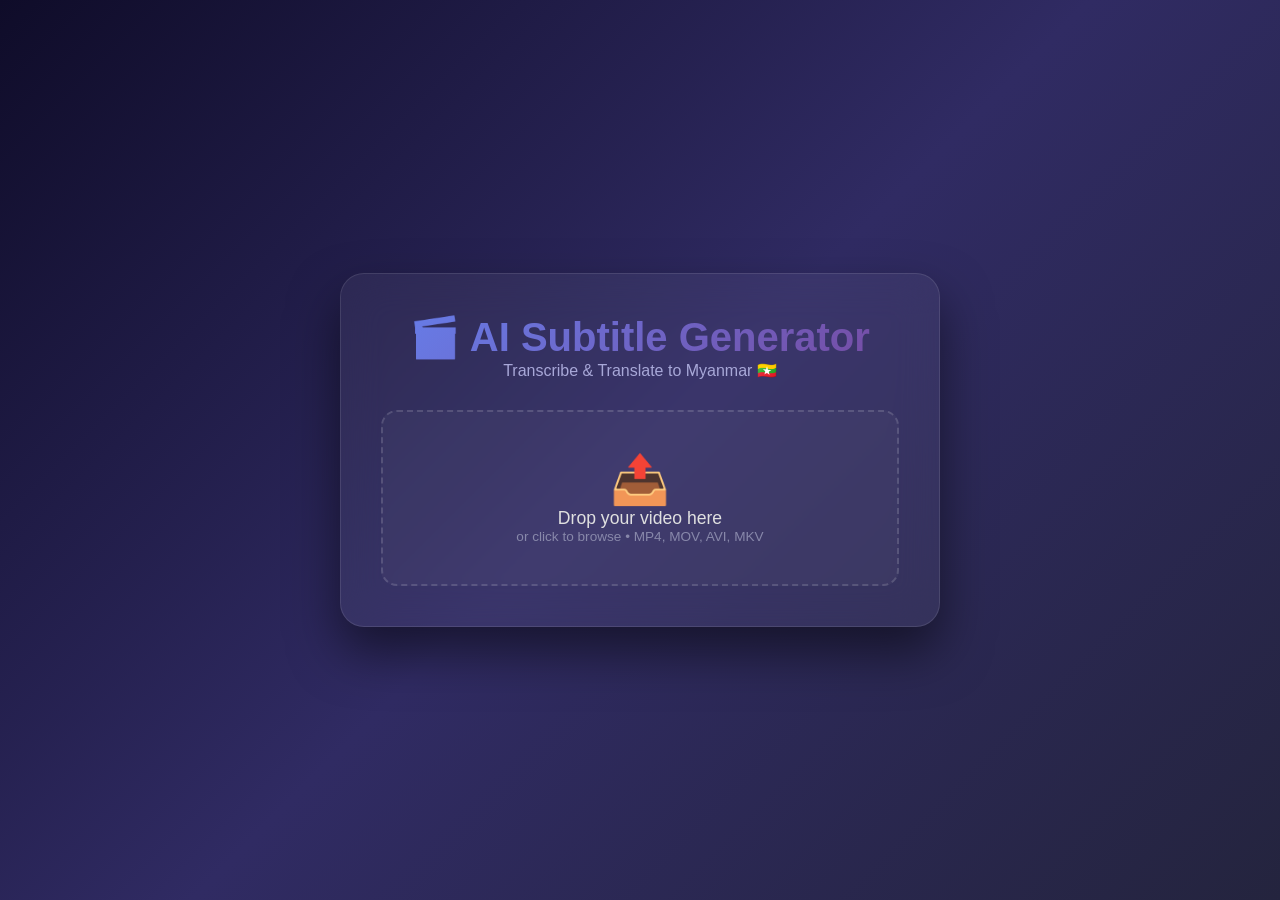
==== index.htm @ 650067fa "Create index.htm" ====
<!DOCTYPE html>
<html lang="en">
<head>
    <meta charset="UTF-8">
    <meta name="viewport" content="width=device-width, initial-scale=1.0">
    <title>🎬 AI Subtitle Generator</title>
    <style>
        * { margin: 0; padding: 0; box-sizing: border-box; }
        body {
            font-family: -apple-system, BlinkMacSystemFont, 'Segoe UI', Roboto, sans-serif;
            background: linear-gradient(135deg, #0f0c29 0%, #302b63 50%, #24243e 100%);
            min-height: 100vh;
            display: flex;
            justify-content: center;
            align-items: center;
            padding: 20px;
        }
        .container {
            background: rgba(255,255,255,0.05);
            backdrop-filter: blur(20px);
            border-radius: 24px;
            padding: 40px;
            max-width: 600px;
            width: 100%;
            border: 1px solid rgba(255,255,255,0.1);
            box-shadow: 0 25px 50px rgba(0,0,0,0.5);
        }
        h1 {
            text-align: center;
            font-size: 2.5rem;
            background: linear-gradient(135deg, #667eea 0%, #764ba2 100%);
            -webkit-background-clip: text;
            -webkit-text-fill-color: transparent;
        }
        p.subtitle {
            text-align: center;
            color: #a8a8d8;
            margin-bottom: 30px;
        }
        .upload-area {
            border: 2px dashed rgba(255,255,255,0.15);
            border-radius: 16px;
            padding: 40px 20px;
            text-align: center;
            cursor: pointer;
            transition: all 0.3s ease;
            background: rgba(255,255,255,0.03);
        }
        .upload-area:hover {
            border-color: #667eea;
            background: rgba(102,126,234,0.08);
        }
        .upload-area input[type="file"] {
            display: none;
        }
        .upload-area .icon { font-size: 3rem; }
        .upload-area .title { color: #e0e0e0; font-size: 1.1rem; }
        .upload-area .sub { color: #8888aa; font-size: 0.85rem; }
        .file-info {
            display: none;
            margin-top: 15px;
            padding: 15px;
            background: rgba(102,126,234,0.1);
            border-radius: 12px;
            color: #e0e0e0;
        }
        .file-info .remove {
            float: right;
            color: #ff6b6b;
            cursor: pointer;
        }
        .btn-generate {
            width: 100%;
            padding: 16px;
            background: linear-gradient(135deg, #667eea 0%, #764ba2 100%);
            color: white;
            border: none;
            border-radius: 12px;
            font-size: 1.1rem;
            font-weight: 600;
            cursor: pointer;
            margin-top: 20px;
            display: none;
            transition: all 0.3s ease;
        }
        .btn-generate:hover:not(:disabled) { transform: translateY(-2px); }
        .btn-generate:disabled { opacity: 0.6; cursor: not-allowed; }
        #status {
            margin-top: 15px;
            padding: 12px;
            border-radius: 12px;
            text-align: center;
            display: none;
            color: #a8a8d8;
            background: rgba(102,126,234,0.1);
        }
        #status.success { color: #00cec9; background: rgba(0,206,201,0.1); }
        #status.error { color: #ff6b6b; background: rgba(255,107,107,0.1); }
        #download-section {
            display: none;
            margin-top: 20px;
            text-align: center;
        }
        .btn-download {
            display: inline-block;
            padding: 14px 40px;
            background: linear-gradient(135deg, #00b894 0%, #00cec9 100%);
            color: white;
            text-decoration: none;
            border-radius: 12px;
            font-weight: 600;
            transition: all 0.3s ease;
        }
        .btn-download:hover { transform: translateY(-2px); }
        #subtitlePreview {
            background: rgba(0,0,0,0.3);
            border-radius: 8px;
            padding: 16px;
            margin-top: 15px;
            min-height: 100px;
            max-height: 300px;
            overflow-y: auto;
            color: #d0d0e0;
            font-size: 14px;
            line-height: 1.8;
            white-space: pre-wrap;
            display: none;
        }
    </style>
</head>
<body>
    <div class="container">
        <h1>🎬 AI Subtitle Generator</h1>
        <p class="subtitle">Transcribe & Translate to Myanmar 🇲🇲</p>

        <div class="upload-area" id="dropZone">
            <div class="icon">📤</div>
            <div class="title">Drop your video here</div>
            <div class="sub">or click to browse • MP4, MOV, AVI, MKV</div>
            <input type="file" id="fileInput" accept="video/*">
        </div>

        <div class="file-info" id="fileInfo">
            <span id="fileName"></span>
            <span id="fileSize"></span>
            <span class="remove" id="removeFile">✕</span>
        </div>

        <button class="btn-generate" id="generateBtn">⚡ Generate Subtitles</button>

        <div id="status"></div>

        <div id="subtitlePreview"></div>

        <div id="download-section">
            <a class="btn-download" id="downloadLink" download="subtitles.srt">📥 Download SRT</a>
        </div>
    </div>

    <script>
        const dropZone = document.getElementById('dropZone');
        const fileInput = document.getElementById('fileInput');
        const fileInfo = document.getElementById('fileInfo');
        const fileName = document.getElementById('fileName');
        const fileSize = document.getElementById('fileSize');
        const removeFile = document.getElementById('removeFile');
        const generateBtn = document.getElementById('generateBtn');
        const status = document.getElementById('status');
        const subtitlePreview = document.getElementById('subtitlePreview');
        const downloadSection = document.getElementById('download-section');
        const downloadLink = document.getElementById('downloadLink');
        let selectedFile = null;

        dropZone.addEventListener('click', () => fileInput.click());
        dropZone.addEventListener('dragover', (e) => {
            e.preventDefault();
            dropZone.style.borderColor = '#667eea';
        });
        dropZone.addEventListener('dragleave', (e) => {
            e.preventDefault();
            dropZone.style.borderColor = 'rgba(255,255,255,0.15)';
        });
        dropZone.addEventListener('drop', (e) => {
            e.preventDefault();
            dropZone.style.borderColor = 'rgba(255,255,255,0.15)';
            if (e.dataTransfer.files.length > 0) {
                fileInput.files = e.dataTransfer.files;
                handleFile(e.dataTransfer.files[0]);
            }
        });

        fileInput.addEventListener('change', (e) => {
            if (e.target.files.length > 0) handleFile(e.target.files[0]);
        });

        removeFile.addEventListener('click', () => {
            selectedFile = null;
            fileInfo.style.display = 'none';
            generateBtn.style.display = 'none';
            status.style.display = 'none';
            subtitlePreview.style.display = 'none';
            downloadSection.style.display = 'none';
            fileInput.value = '';
        });

        function handleFile(file) {
            selectedFile = file;
            fileName.textContent = file.name;
            fileSize.textContent = `(${(file.size / 1024 / 1024).toFixed(1)} MB)`;
            fileInfo.style.display = 'block';
            generateBtn.style.display = 'block';
            status.style.display = 'none';
            subtitlePreview.style.display = 'none';
            downloadSection.style.display = 'none';
        }

        generateBtn.addEventListener('click', async () => {
            if (!selectedFile) {
                showStatus('Please select a video file first.', 'info');
                return;
            }

            generateBtn.disabled = true;
            generateBtn.textContent = '⏳ Processing...';
            showStatus('⏳ Processing... Please wait.', 'info');
            subtitlePreview.style.display = 'none';
            downloadSection.style.display = 'none';

            const formData = new FormData();
            formData.append('video', selectedFile);
            formData.append('source_language', 'auto');
            formData.append('target_language', 'myanmar');
            formData.append('translate', 'true');

            try {
                const response = await fetch('/api/transcribe', {
                    method: 'POST',
                    body: formData
                });

                if (!response.ok) throw new Error('Upload failed');

                const blob = await response.blob();
                const text = await blob.text();

                subtitlePreview.textContent = text;
                subtitlePreview.style.display = 'block';
                
                const url = URL.createObjectURL(blob);
                downloadLink.href = url;
                downloadSection.style.display = 'block';
                
                showStatus('✅ Subtitles generated successfully!', 'success');

            } catch (error) {
                showStatus('❌ Error: ' + error.message, 'error');
            } finally {
                generateBtn.disabled = false;
                generateBtn.textContent = '⚡ Generate Subtitles';
            }
        });

        function showStatus(message, type) {
            status.textContent = message;
            status.className = type;
            status.style.display = 'block';
        }
    </script>
</body>
</html>
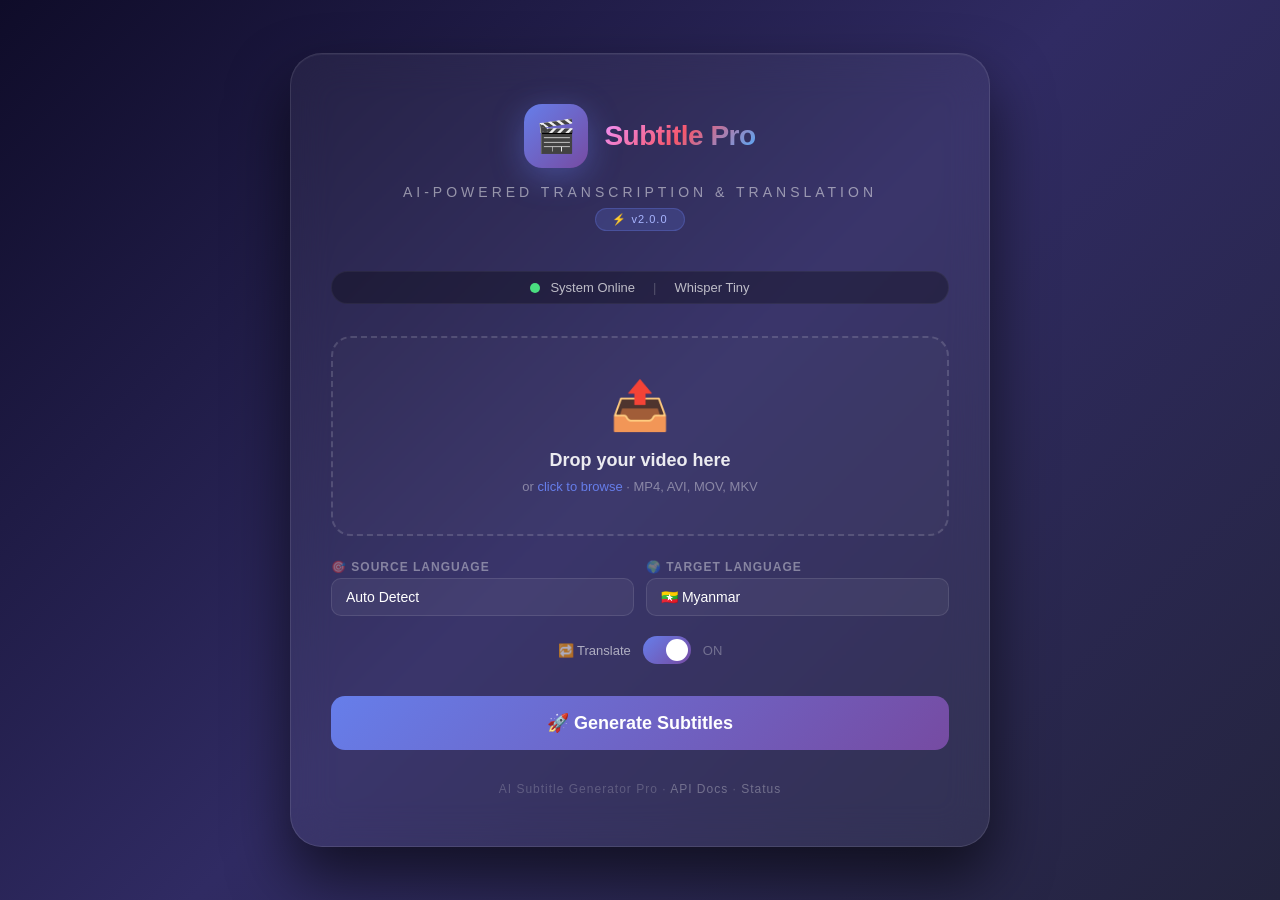
==== commit e25dafcb: "Update index.htm" ====
--- a/index.htm
+++ b/index.htm
@@ -1,270 +1,656 @@
 <!DOCTYPE html>
-<html lang="en">
+<html lang="my">
 <head>
     <meta charset="UTF-8">
     <meta name="viewport" content="width=device-width, initial-scale=1.0">
-    <title>🎬 AI Subtitle Generator</title>
+    <title>AI Subtitle Generator Pro</title>
+    <link rel="icon" type="image/png" href="[data-uri]">
     <style>
-        * { margin: 0; padding: 0; box-sizing: border-box; }
+        /* ===== RESET ===== */
+        * {
+            margin: 0;
+            padding: 0;
+            box-sizing: border-box;
+        }
+
         body {
-            font-family: -apple-system, BlinkMacSystemFont, 'Segoe UI', Roboto, sans-serif;
-            background: linear-gradient(135deg, #0f0c29 0%, #302b63 50%, #24243e 100%);
+            font-family: 'Segoe UI', Tahoma, Geneva, Verdana, sans-serif;
+            background: linear-gradient(135deg, #0f0c29, #302b63, #24243e);
             min-height: 100vh;
             display: flex;
             justify-content: center;
             align-items: center;
             padding: 20px;
-        }
+            color: #fff;
+        }
+
+        /* ===== GLASS CARD ===== */
         .container {
-            background: rgba(255,255,255,0.05);
+            background: rgba(255, 255, 255, 0.05);
             backdrop-filter: blur(20px);
-            border-radius: 24px;
-            padding: 40px;
-            max-width: 600px;
+            -webkit-backdrop-filter: blur(20px);
+            border: 1px solid rgba(255, 255, 255, 0.1);
+            border-radius: 32px;
+            padding: 50px 40px;
+            max-width: 700px;
             width: 100%;
-            border: 1px solid rgba(255,255,255,0.1);
-            box-shadow: 0 25px 50px rgba(0,0,0,0.5);
-        }
-        h1 {
+            box-shadow: 0 30px 60px rgba(0, 0, 0, 0.6), inset 0 1px 0 rgba(255, 255, 255, 0.05);
+            transition: all 0.3s ease;
+        }
+
+        .container:hover {
+            box-shadow: 0 40px 80px rgba(0, 0, 0, 0.8), inset 0 1px 0 rgba(255, 255, 255, 0.1);
+            transform: translateY(-2px);
+        }
+
+        /* ===== LOGO & HEADER ===== */
+        .header {
             text-align: center;
-            font-size: 2.5rem;
-            background: linear-gradient(135deg, #667eea 0%, #764ba2 100%);
+            margin-bottom: 40px;
+        }
+
+        .logo-wrapper {
+            display: flex;
+            align-items: center;
+            justify-content: center;
+            gap: 16px;
+            margin-bottom: 16px;
+        }
+
+        .logo-icon {
+            width: 64px;
+            height: 64px;
+            background: linear-gradient(135deg, #667eea, #764ba2);
+            border-radius: 18px;
+            display: flex;
+            align-items: center;
+            justify-content: center;
+            font-size: 32px;
+            box-shadow: 0 8px 32px rgba(102, 126, 234, 0.4);
+            flex-shrink: 0;
+        }
+
+        .logo-text {
+            font-size: 28px;
+            font-weight: 800;
+            background: linear-gradient(135deg, #f093fb, #f5576c, #4facfe);
             -webkit-background-clip: text;
             -webkit-text-fill-color: transparent;
-        }
-        p.subtitle {
-            text-align: center;
-            color: #a8a8d8;
-            margin-bottom: 30px;
-        }
+            background-clip: text;
+            letter-spacing: -0.5px;
+        }
+
+        .subtitle {
+            font-size: 14px;
+            color: rgba(255, 255, 255, 0.5);
+            letter-spacing: 4px;
+            text-transform: uppercase;
+            margin-top: 4px;
+        }
+
+        .badge {
+            display: inline-block;
+            background: rgba(102, 126, 234, 0.2);
+            border: 1px solid rgba(102, 126, 234, 0.3);
+            padding: 4px 16px;
+            border-radius: 20px;
+            font-size: 11px;
+            color: #a8b5ff;
+            margin-top: 8px;
+            letter-spacing: 1px;
+        }
+
+        /* ===== STATUS BAR ===== */
+        .status-bar {
+            display: flex;
+            align-items: center;
+            justify-content: center;
+            gap: 10px;
+            background: rgba(0, 0, 0, 0.3);
+            border-radius: 100px;
+            padding: 8px 20px;
+            margin-bottom: 32px;
+            font-size: 13px;
+            color: rgba(255, 255, 255, 0.7);
+            border: 1px solid rgba(255, 255, 255, 0.05);
+        }
+
+        .status-dot {
+            width: 10px;
+            height: 10px;
+            border-radius: 50%;
+            background: #4ade80;
+            animation: pulse 2s infinite;
+        }
+
+        @keyframes pulse {
+            0%, 100% { opacity: 1; transform: scale(1); }
+            50% { opacity: 0.5; transform: scale(0.8); }
+        }
+
+        /* ===== UPLOAD AREA ===== */
         .upload-area {
-            border: 2px dashed rgba(255,255,255,0.15);
-            border-radius: 16px;
+            border: 2px dashed rgba(255, 255, 255, 0.15);
+            border-radius: 20px;
             padding: 40px 20px;
             text-align: center;
             cursor: pointer;
             transition: all 0.3s ease;
-            background: rgba(255,255,255,0.03);
-        }
+            background: rgba(255, 255, 255, 0.02);
+            position: relative;
+            margin-bottom: 24px;
+        }
+
         .upload-area:hover {
+            border-color: rgba(102, 126, 234, 0.5);
+            background: rgba(102, 126, 234, 0.05);
+        }
+
+        .upload-area.dragover {
             border-color: #667eea;
-            background: rgba(102,126,234,0.08);
-        }
-        .upload-area input[type="file"] {
+            background: rgba(102, 126, 234, 0.1);
+            transform: scale(1.02);
+        }
+
+        .upload-icon {
+            font-size: 48px;
+            margin-bottom: 16px;
+            display: block;
+        }
+
+        .upload-text {
+            font-size: 18px;
+            font-weight: 600;
+            color: rgba(255, 255, 255, 0.9);
+        }
+
+        .upload-hint {
+            font-size: 13px;
+            color: rgba(255, 255, 255, 0.4);
+            margin-top: 8px;
+        }
+
+        .upload-hint span {
+            color: #667eea;
+        }
+
+        #fileInput {
             display: none;
         }
-        .upload-area .icon { font-size: 3rem; }
-        .upload-area .title { color: #e0e0e0; font-size: 1.1rem; }
-        .upload-area .sub { color: #8888aa; font-size: 0.85rem; }
+
+        /* ===== FILE INFO ===== */
         .file-info {
             display: none;
-            margin-top: 15px;
-            padding: 15px;
-            background: rgba(102,126,234,0.1);
+            align-items: center;
+            gap: 12px;
+            background: rgba(102, 126, 234, 0.1);
+            border: 1px solid rgba(102, 126, 234, 0.2);
             border-radius: 12px;
-            color: #e0e0e0;
-        }
-        .file-info .remove {
-            float: right;
-            color: #ff6b6b;
+            padding: 12px 16px;
+            margin-bottom: 24px;
+        }
+
+        .file-info.show {
+            display: flex;
+        }
+
+        .file-name {
+            flex: 1;
+            font-size: 14px;
+            color: rgba(255, 255, 255, 0.8);
+            white-space: nowrap;
+            overflow: hidden;
+            text-overflow: ellipsis;
+        }
+
+        .file-size {
+            font-size: 12px;
+            color: rgba(255, 255, 255, 0.4);
+            padding: 2px 12px;
+            background: rgba(0, 0, 0, 0.3);
+            border-radius: 100px;
+        }
+
+        .file-remove {
             cursor: pointer;
-        }
-        .btn-generate {
+            font-size: 18px;
+            color: rgba(255, 255, 255, 0.3);
+            transition: color 0.3s;
+            background: none;
+            border: none;
+        }
+
+        .file-remove:hover {
+            color: #f87171;
+        }
+
+        /* ===== OPTIONS ===== */
+        .options {
+            display: grid;
+            grid-template-columns: 1fr 1fr;
+            gap: 12px;
+            margin-bottom: 24px;
+        }
+
+        .option-group {
+            display: flex;
+            flex-direction: column;
+            gap: 4px;
+        }
+
+        .option-group label {
+            font-size: 12px;
+            color: rgba(255, 255, 255, 0.4);
+            text-transform: uppercase;
+            letter-spacing: 1px;
+            font-weight: 600;
+        }
+
+        .option-group select {
+            background: rgba(255, 255, 255, 0.05);
+            border: 1px solid rgba(255, 255, 255, 0.1);
+            border-radius: 10px;
+            padding: 10px 14px;
+            color: #fff;
+            font-size: 14px;
+            appearance: none;
+            cursor: pointer;
+            transition: all 0.3s;
+        }
+
+        .option-group select:hover {
+            border-color: rgba(102, 126, 234, 0.4);
+        }
+
+        .option-group select:focus {
+            outline: none;
+            border-color: #667eea;
+            box-shadow: 0 0 0 3px rgba(102, 126, 234, 0.2);
+        }
+
+        .option-group select option {
+            background: #1a1a2e;
+        }
+
+        /* Toggle Switch */
+        .toggle-group {
+            display: flex;
+            align-items: center;
+            gap: 12px;
+            grid-column: span 2;
+            justify-content: center;
+            padding: 8px 0;
+        }
+
+        .toggle-group label {
+            font-size: 13px;
+            color: rgba(255, 255, 255, 0.6);
+            cursor: pointer;
+        }
+
+        .toggle {
+            position: relative;
+            width: 48px;
+            height: 28px;
+            background: rgba(255, 255, 255, 0.1);
+            border-radius: 100px;
+            cursor: pointer;
+            transition: all 0.3s;
+            flex-shrink: 0;
+        }
+
+        .toggle.active {
+            background: linear-gradient(135deg, #667eea, #764ba2);
+        }
+
+        .toggle::after {
+            content: '';
+            position: absolute;
+            top: 3px;
+            left: 3px;
+            width: 22px;
+            height: 22px;
+            background: #fff;
+            border-radius: 50%;
+            transition: all 0.3s;
+        }
+
+        .toggle.active::after {
+            left: 23px;
+        }
+
+        /* ===== SUBMIT BUTTON ===== */
+        .btn-submit {
             width: 100%;
             padding: 16px;
-            background: linear-gradient(135deg, #667eea 0%, #764ba2 100%);
-            color: white;
+            background: linear-gradient(135deg, #667eea, #764ba2);
             border: none;
-            border-radius: 12px;
-            font-size: 1.1rem;
+            border-radius: 14px;
+            color: #fff;
+            font-size: 18px;
+            font-weight: 700;
+            cursor: pointer;
+            transition: all 0.3s ease;
+            position: relative;
+            overflow: hidden;
+        }
+
+        .btn-submit:hover:not(:disabled) {
+            transform: translateY(-2px);
+            box-shadow: 0 12px 40px rgba(102, 126, 234, 0.4);
+        }
+
+        .btn-submit:active:not(:disabled) {
+            transform: translateY(0);
+        }
+
+        .btn-submit:disabled {
+            opacity: 0.5;
+            cursor: not-allowed;
+            transform: none;
+        }
+
+        .btn-submit .loader {
+            display: none;
+        }
+
+        .btn-submit.loading .btn-text {
+            display: none;
+        }
+
+        .btn-submit.loading .loader {
+            display: inline-block;
+            animation: spin 1s linear infinite;
+        }
+
+        @keyframes spin {
+            100% { transform: rotate(360deg); }
+        }
+
+        /* ===== RESPONSE ===== */
+        .response {
+            display: none;
+            margin-top: 24px;
+            padding: 20px;
+            border-radius: 16px;
+            background: rgba(0, 0, 0, 0.3);
+            border: 1px solid rgba(255, 255, 255, 0.05);
+        }
+
+        .response.show {
+            display: block;
+            animation: fadeIn 0.5s ease;
+        }
+
+        @keyframes fadeIn {
+            from { opacity: 0; transform: translateY(10px); }
+            to { opacity: 1; transform: translateY(0); }
+        }
+
+        .response.success {
+            border-color: rgba(74, 222, 128, 0.3);
+        }
+
+        .response.error {
+            border-color: rgba(248, 113, 113, 0.3);
+        }
+
+        .response-title {
+            font-size: 14px;
             font-weight: 600;
+            margin-bottom: 8px;
+        }
+
+        .response-title .icon {
+            margin-right: 8px;
+        }
+
+        .response-text {
+            font-size: 14px;
+            color: rgba(255, 255, 255, 0.7);
+            word-break: break-all;
+        }
+
+        .response-download {
+            display: inline-block;
+            margin-top: 12px;
+            padding: 10px 24px;
+            background: linear-gradient(135deg, #4ade80, #22d3ee);
+            border: none;
+            border-radius: 10px;
+            color: #0f0c29;
+            font-weight: 700;
+            font-size: 14px;
             cursor: pointer;
-            margin-top: 20px;
-            display: none;
-            transition: all 0.3s ease;
-        }
-        .btn-generate:hover:not(:disabled) { transform: translateY(-2px); }
-        .btn-generate:disabled { opacity: 0.6; cursor: not-allowed; }
-        #status {
-            margin-top: 15px;
-            padding: 12px;
-            border-radius: 12px;
+            text-decoration: none;
+            transition: all 0.3s;
+        }
+
+        .response-download:hover {
+            transform: translateY(-2px);
+            box-shadow: 0 8px 30px rgba(74, 222, 128, 0.4);
+        }
+
+        /* ===== FOOTER ===== */
+        .footer {
             text-align: center;
-            display: none;
-            color: #a8a8d8;
-            background: rgba(102,126,234,0.1);
-        }
-        #status.success { color: #00cec9; background: rgba(0,206,201,0.1); }
-        #status.error { color: #ff6b6b; background: rgba(255,107,107,0.1); }
-        #download-section {
-            display: none;
-            margin-top: 20px;
-            text-align: center;
-        }
-        .btn-download {
-            display: inline-block;
-            padding: 14px 40px;
-            background: linear-gradient(135deg, #00b894 0%, #00cec9 100%);
-            color: white;
+            margin-top: 32px;
+            font-size: 12px;
+            color: rgba(255, 255, 255, 0.2);
+            letter-spacing: 1px;
+        }
+
+        .footer a {
+            color: rgba(255, 255, 255, 0.3);
             text-decoration: none;
-            border-radius: 12px;
-            font-weight: 600;
-            transition: all 0.3s ease;
-        }
-        .btn-download:hover { transform: translateY(-2px); }
-        #subtitlePreview {
-            background: rgba(0,0,0,0.3);
-            border-radius: 8px;
-            padding: 16px;
-            margin-top: 15px;
-            min-height: 100px;
-            max-height: 300px;
-            overflow-y: auto;
-            color: #d0d0e0;
-            font-size: 14px;
-            line-height: 1.8;
-            white-space: pre-wrap;
-            display: none;
+            transition: color 0.3s;
+        }
+
+        .footer a:hover {
+            color: rgba(255, 255, 255, 0.6);
+        }
+
+        /* ===== RESPONSIVE ===== */
+        @media (max-width: 600px) {
+            .container {
+                padding: 30px 20px;
+            }
+
+            .logo-text {
+                font-size: 22px;
+            }
+
+            .options {
+                grid-template-columns: 1fr;
+            }
+
+            .toggle-group {
+                grid-column: span 1;
+            }
+
+            .upload-area {
+                padding: 30px 15px;
+            }
+
+            .logo-icon {
+                width: 48px;
+                height: 48px;
+                font-size: 24px;
+            }
         }
     </style>
 </head>
 <body>
-    <div class="container">
-        <h1>🎬 AI Subtitle Generator</h1>
-        <p class="subtitle">Transcribe & Translate to Myanmar 🇲🇲</p>
-
-        <div class="upload-area" id="dropZone">
-            <div class="icon">📤</div>
-            <div class="title">Drop your video here</div>
-            <div class="sub">or click to browse • MP4, MOV, AVI, MKV</div>
-            <input type="file" id="fileInput" accept="video/*">
+
+<div class="container">
+
+    <!-- ===== HEADER ===== -->
+    <div class="header">
+        <div class="logo-wrapper">
+            <div class="logo-icon">🎬</div>
+            <span class="logo-text">Subtitle Pro</span>
         </div>
-
-        <div class="file-info" id="fileInfo">
-            <span id="fileName"></span>
-            <span id="fileSize"></span>
-            <span class="remove" id="removeFile">✕</span>
+        <div class="subtitle">AI-Powered Transcription & Translation</div>
+        <div class="badge">⚡ v2.0.0</div>
+    </div>
+
+    <!-- ===== STATUS ===== -->
+    <div class="status-bar">
+        <span class="status-dot"></span>
+        <span id="statusText">System Online</span>
+        <span style="opacity:0.3; margin: 0 8px;">|</span>
+        <span id="modelStatus">Whisper Tiny</span>
+    </div>
+
+    <!-- ===== UPLOAD ===== -->
+    <div class="upload-area" id="dropArea">
+        <span class="upload-icon">📤</span>
+        <div class="upload-text">Drop your video here</div>
+        <div class="upload-hint">or <span>click to browse</span> · MP4, AVI, MOV, MKV</div>
+        <input type="file" id="fileInput" accept="video/*">
+    </div>
+
+    <!-- ===== FILE INFO ===== -->
+    <div class="file-info" id="fileInfo">
+        <span style="font-size:20px;">📹</span>
+        <span class="file-name" id="fileName">video.mp4</span>
+        <span class="file-size" id="fileSize">0 MB</span>
+        <button class="file-remove" id="fileRemove">✕</button>
+    </div>
+
+    <!-- ===== OPTIONS ===== -->
+    <div class="options">
+        <div class="option-group">
+            <label>🎯 Source Language</label>
+            <select id="sourceLang">
+                <option value="auto">Auto Detect</option>
+                <option value="english">English</option>
+                <option value="chinese">Chinese</option>
+                <option value="japanese">Japanese</option>
+                <option value="korean">Korean</option>
+                <option value="thai">Thai</option>
+                <option value="vietnamese">Vietnamese</option>
+            </select>
         </div>
-
-        <button class="btn-generate" id="generateBtn">⚡ Generate Subtitles</button>
-
-        <div id="status"></div>
-
-        <div id="subtitlePreview"></div>
-
-        <div id="download-section">
-            <a class="btn-download" id="downloadLink" download="subtitles.srt">📥 Download SRT</a>
+        <div class="option-group">
+            <label>🌍 Target Language</label>
+            <select id="targetLang">
+                <option value="myanmar">🇲🇲 Myanmar</option>
+                <option value="english">🇬🇧 English</option>
+                <option value="chinese">🇨🇳 Chinese</option>
+                <option value="japanese">🇯🇵 Japanese</option>
+                <option value="korean">🇰🇷 Korean</option>
+                <option value="thai">🇹🇭 Thai</option>
+            </select>
+        </div>
+        <div class="toggle-group">
+            <label>🔁 Translate</label>
+            <div class="toggle active" id="toggleTranslate"></div>
+            <label style="color:rgba(255,255,255,0.3);">ON</label>
         </div>
     </div>
 
-    <script>
-        const dropZone = document.getElementById('dropZone');
-        const fileInput = document.getElementById('fileInput');
-        const fileInfo = document.getElementById('fileInfo');
-        const fileName = document.getElementById('fileName');
-        const fileSize = document.getElementById('fileSize');
-        const removeFile = document.getElementById('removeFile');
-        const generateBtn = document.getElementById('generateBtn');
-        const status = document.getElementById('status');
-        const subtitlePreview = document.getElementById('subtitlePreview');
-        const downloadSection = document.getElementById('download-section');
-        const downloadLink = document.getElementById('downloadLink');
-        let selectedFile = null;
-
-        dropZone.addEventListener('click', () => fileInput.click());
-        dropZone.addEventListener('dragover', (e) => {
-            e.preventDefault();
-            dropZone.style.borderColor = '#667eea';
-        });
-        dropZone.addEventListener('dragleave', (e) => {
-            e.preventDefault();
-            dropZone.style.borderColor = 'rgba(255,255,255,0.15)';
-        });
-        dropZone.addEventListener('drop', (e) => {
-            e.preventDefault();
-            dropZone.style.borderColor = 'rgba(255,255,255,0.15)';
-            if (e.dataTransfer.files.length > 0) {
-                fileInput.files = e.dataTransfer.files;
-                handleFile(e.dataTransfer.files[0]);
+    <!-- ===== SUBMIT ===== -->
+    <button class="btn-submit" id="submitBtn">
+        <span class="btn-text">🚀 Generate Subtitles</span>
+        <span class="loader">⏳</span>
+    </button>
+
+    <!-- ===== RESPONSE ===== -->
+    <div class="response" id="response">
+        <div class="response-title"><span class="icon">✅</span> <span id="responseTitle">Success</span></div>
+        <div class="response-text" id="responseText">Your subtitles are ready!</div>
+        <a class="response-download" id="downloadLink" href="#" download>📥 Download SRT</a>
+    </div>
+
+    <!-- ===== FOOTER ===== -->
+    <div class="footer">
+        <span>AI Subtitle Generator Pro</span> · 
+        <a href="/docs" target="_blank">API Docs</a> · 
+        <a href="/api/status" target="_blank">Status</a>
+    </div>
+</div>
+
+<script>
+    // ===== DOM ELEMENTS =====
+    const dropArea = document.getElementById('dropArea');
+    const fileInput = document.getElementById('fileInput');
+    const fileInfo = document.getElementById('fileInfo');
+    const fileName = document.getElementById('fileName');
+    const fileSize = document.getElementById('fileSize');
+    const fileRemove = document.getElementById('fileRemove');
+    const submitBtn = document.getElementById('submitBtn');
+    const response = document.getElementById('response');
+    const responseTitle = document.getElementById('responseTitle');
+    const responseText = document.getElementById('responseText');
+    const downloadLink = document.getElementById('downloadLink');
+    const toggleTranslate = document.getElementById('toggleTranslate');
+    const sourceLang = document.getElementById('sourceLang');
+    const targetLang = document.getElementById('targetLang');
+    const statusText = document.getElementById('statusText');
+
+    let selectedFile = null;
+
+    // ===== STATUS =====
+    async function checkStatus() {
+        try {
+            const res = await fetch('/api/status');
+            const data = await res.json();
+            if (data.status === 'online') {
+                statusText.textContent = '🟢 System Online';
             }
-        });
-
-        fileInput.addEventListener('change', (e) => {
-            if (e.target.files.length > 0) handleFile(e.target.files[0]);
-        });
-
-        removeFile.addEventListener('click', () => {
-            selectedFile = null;
-            fileInfo.style.display = 'none';
-            generateBtn.style.display = 'none';
-            status.style.display = 'none';
-            subtitlePreview.style.display = 'none';
-            downloadSection.style.display = 'none';
-            fileInput.value = '';
-        });
-
-        function handleFile(file) {
-            selectedFile = file;
-            fileName.textContent = file.name;
-            fileSize.textContent = `(${(file.size / 1024 / 1024).toFixed(1)} MB)`;
-            fileInfo.style.display = 'block';
-            generateBtn.style.display = 'block';
-            status.style.display = 'none';
-            subtitlePreview.style.display = 'none';
-            downloadSection.style.display = 'none';
-        }
-
-        generateBtn.addEventListener('click', async () => {
-            if (!selectedFile) {
-                showStatus('Please select a video file first.', 'info');
-                return;
-            }
-
-            generateBtn.disabled = true;
-            generateBtn.textContent = '⏳ Processing...';
-            showStatus('⏳ Processing... Please wait.', 'info');
-            subtitlePreview.style.display = 'none';
-            downloadSection.style.display = 'none';
-
-            const formData = new FormData();
-            formData.append('video', selectedFile);
-            formData.append('source_language', 'auto');
-            formData.append('target_language', 'myanmar');
-            formData.append('translate', 'true');
-
-            try {
-                const response = await fetch('/api/transcribe', {
-                    method: 'POST',
-                    body: formData
-                });
-
-                if (!response.ok) throw new Error('Upload failed');
-
-                const blob = await response.blob();
-                const text = await blob.text();
-
-                subtitlePreview.textContent = text;
-                subtitlePreview.style.display = 'block';
-                
-                const url = URL.createObjectURL(blob);
-                downloadLink.href = url;
-                downloadSection.style.display = 'block';
-                
-                showStatus('✅ Subtitles generated successfully!', 'success');
-
-            } catch (error) {
-                showStatus('❌ Error: ' + error.message, 'error');
-            } finally {
-                generateBtn.disabled = false;
-                generateBtn.textContent = '⚡ Generate Subtitles';
-            }
-        });
-
-        function showStatus(message, type) {
-            status.textContent = message;
-            status.className = type;
-            status.style.display = 'block';
-        }
-    </script>
-</body>
-</html>
+        } catch (e) {
+            statusText.textContent = '🔴 Offline';
+        }
+    }
+    checkStatus();
+    setInterval(checkStatus, 30000);
+
+    // ===== TOGGLE =====
+    toggleTranslate.addEventListener('click', function() {
+        this.classList.toggle('active');
+        const label = this.parentElement.querySelector('label:last-child');
+        label.textContent = this.classList.contains('active') ? 'ON' : 'OFF';
+        label.style.color = this.classList.contains('active') ? 'rgba(255,255,255,0.3)' : 'rgba(255,255,255,0.6)';
+    });
+
+    // ===== UPLOAD =====
+    dropArea.addEventListener('click', () => fileInput.click());
+
+    dropArea.addEventListener('dragover', (e) => {
+        e.preventDefault();
+        dropArea.classList.add('dragover');
+    });
+
+    dropArea.addEventListener('dragleave', () => {
+        dropArea.classList.remove('dragover');
+    });
+
+    dropArea.addEventListener('drop', (e) => {
+        e.preventDefault();
+        dropArea.classList.remove('dragover');
+        if (e.dataTransfer.files.length) {
+            handleFile(e.dataTransfer.files[0]);
+        }
+    });
+
+    fileInput.addEventListener('change', (e) => {
+        if (e.target.files.length) {
+            handleFile(e.target.files[0]);
+        }
+    });
+
+    function handleFile(file) {
+        const validTypes = ['video/mp4', 'video/avi', 'video/quicktime', 'video/x-matroska', 'video/webm', 'video/x-flv'];
+        if (!validTypes.includes(file.type) && !file.name.match(/\.(mp4|avi|mov|mkv|webm|flv|wmv)$/i)) {
+            showResponse(false, 'Unsupported File', 'Please upload a valid video file (MP4, AVI, MOV, MKV, WEBM, FLV, WMV)');
+            return;
+        }
+        if (file.size > 500 * 1024 * 1024) {
+            showResponse(false, 'File Too Large', 'Maximum file size is 500MB');
+            return;
+        }
+        selectedFile = file;
+        fileName.textContent = file.name;
+        fileSize.textContent = (file.size / (1024 * 1024)).toFixed(2) + ' MB';
+        fileInfo.cl
